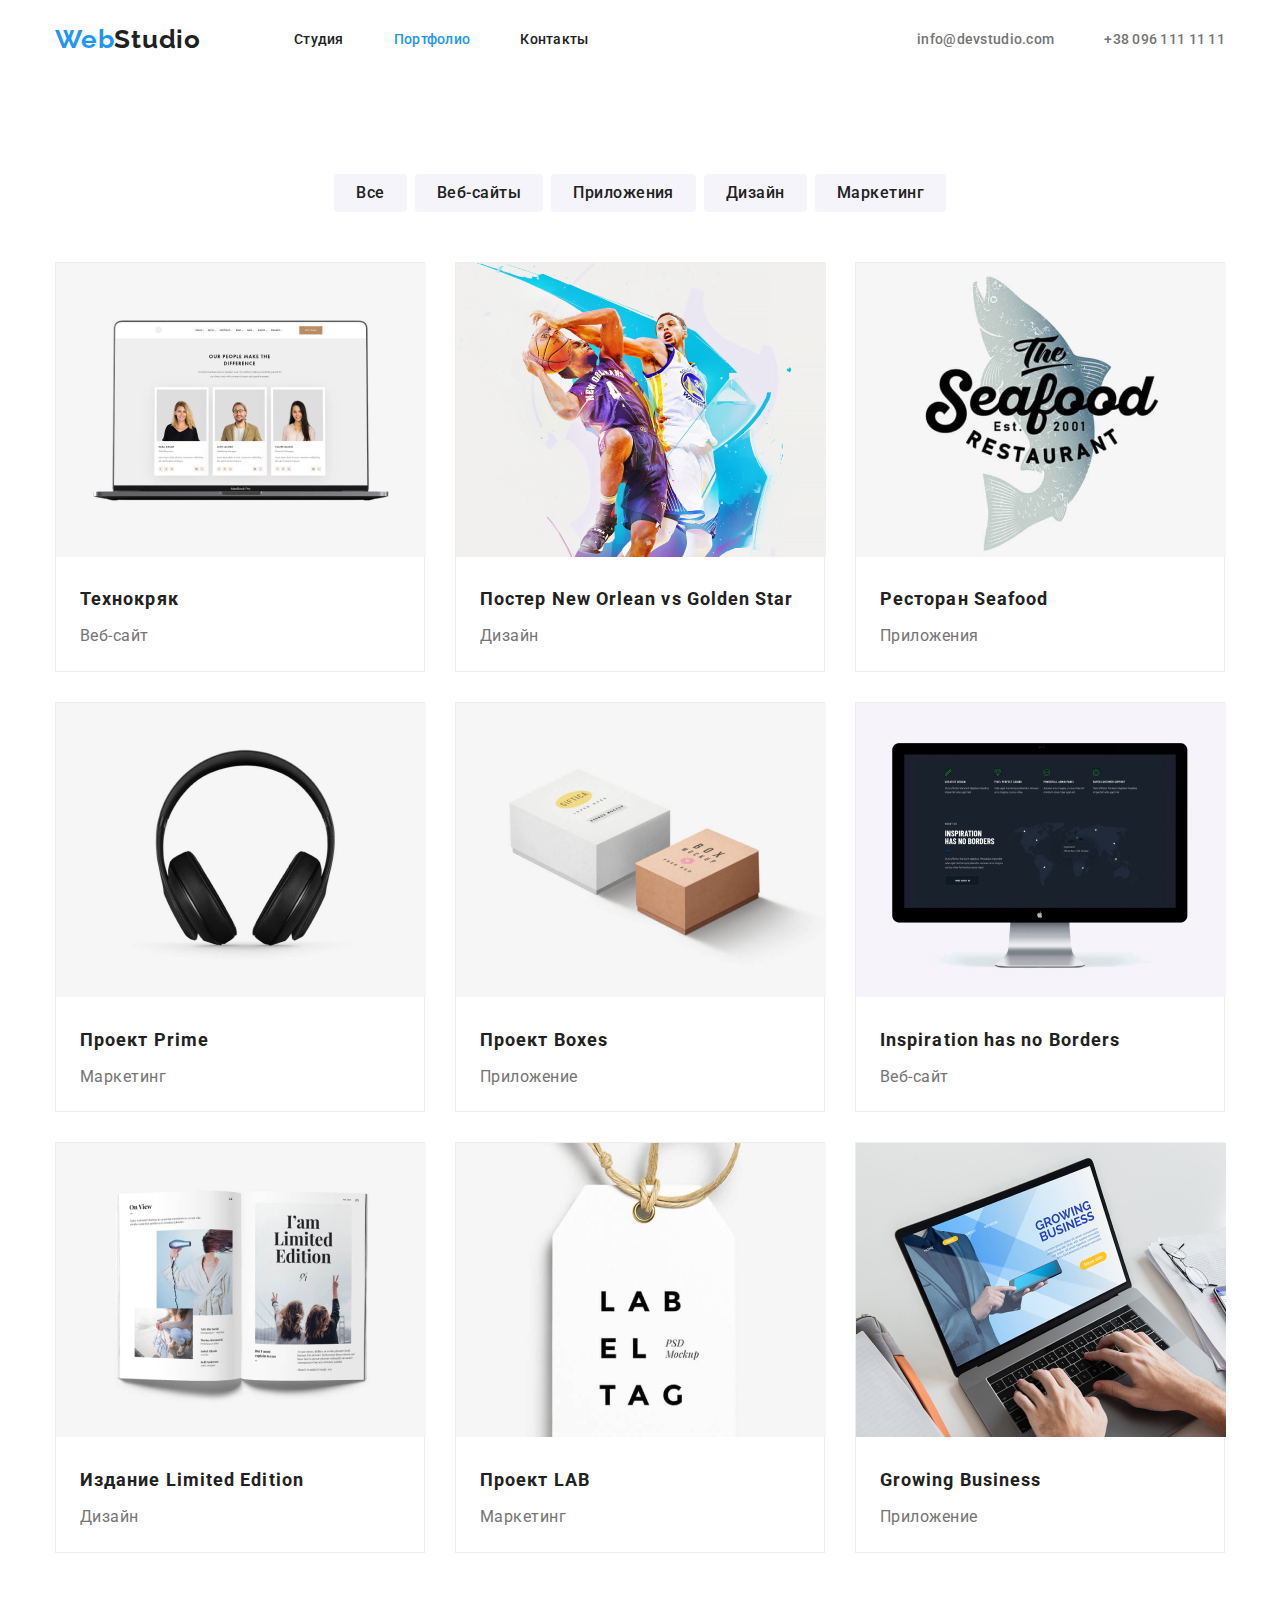
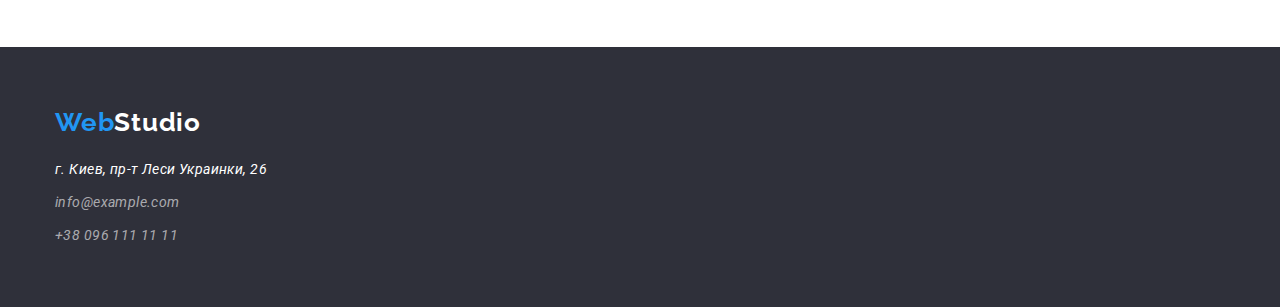
==== portfolio.html @ bb8c2070 "added files hw3" ====
<!DOCTYPE html>
<html lang="en">
  <head>
    <meta charset="UTF-8" />
    <meta name="viewport" content="width=device-width, initial-scale=1.0" />
    <link
      href="https://fonts.googleapis.com/css2?family=Raleway:wght@700&family=Roboto:wght@400;500;700;900&display=swap"
      rel="stylesheet"
    />
    <link
      rel="stylesheet"
      href="https://cdnjs.cloudflare.com/ajax/libs/modern-normalize/0.7.0/modern-normalize.min.css"
    />
    <link rel="stylesheet" href="./css/styles.css" />
    <title>Портфолио</title>
  </head>
  <body>
    <header class="header">
      <div class="container">
        <nav class="nav">
          <a href="./index.html" class="logo"
            ><span class="logo-web">Web</span>Studio</a
          >
          <ul class="site-nav list">
            <li class="item">
              <a href="./index.html" class="link">Студия</a>
            </li>
            <li class="item">
              <a href="./portfolio.html" class="link current">Портфолио</a>
            </li>
            <li class="item"><a href="#" class="link">Контакты</a></li>
          </ul>
        </nav>
        <ul class="adress-nav list">
          <li class="item">
            <a href="mailto:info@devstudio.com" class="link">
              info@devstudio.com</a
            >
          </li>

          <li class="item">
            <a href="tel:+380961111111" class="link"> +38 096 111 11 11</a>
          </li>
        </ul>
      </div>
    </header>
    <main>
      <section class="our-portfolio section-paddings">
        <div class="container">
          <!-- <h1>Наши проекты</h1> -->
          <ul class="our-projects-nav list">
            <li class="item"><a href="#" class="link">Все</a></li>
            <li class="item"><a href="#" class="link">Веб-сайты</a></li>
            <li class="item"><a href="#" class="link">Приложения</a></li>
            <li class="item"><a href="#" class="link">Дизайн</a></li>
            <li class="item"><a href="#" class="link">Маркетинг</a></li>
          </ul>
          <ul class="our-projects-list list">
            <li class="item">
              <a href="" class="link">
                <img src="./images/technockrack.jpg" alt="Технокряк" />
                <h3 class="title">Технокряк</h3>
                <p class="text">Веб-сайт</p>
              </a>
            </li>
            <li class="item">
              <a href="" class="link">
                <img
                  src="./images/poster-new-orlean-vs-golden-star.jpg"
                  alt="Постер New Orlean vs Golden Star"
                />
                <h3 class="title">Постер New Orlean vs Golden Star</h3>
                <p class="text">Дизайн</p>
              </a>
            </li>
            <li class="item">
              <a href="" class="link">
                <img
                  src="./images/restraunt-seafood.jpg"
                  alt="Ресторан Seafood"
                />
                <h3 class="title">Ресторан Seafood</h3>
                <p class="text">Приложения</p>
              </a>
            </li>
            <li class="item">
              <a href="" class="link">
                <img
                  src="./images/project-prime.jpg"
                  alt="Проект Prime"
                  width="370"
                />
                <h3 class="title">Проект Prime</h3>
                <p class="text">Маркетинг</p>
              </a>
            </li>
            <li class="item">
              <a href="" class="link">
                <img
                  src="./images/project-boxes.jpg"
                  alt="Проект Boxes"
                  width="370"
                />
                <h3 class="title">Проект Boxes</h3>
                <p class="text">Приложение</p>
              </a>
            </li>
            <li class="item">
              <a href="" class="link">
                <img
                  src="./images/inspiration-has-no-boders.jpg"
                  alt="Inspiration has no Borders"
                  width="370"
                />
                <h3 class="title">Inspiration has no Borders</h3>
                <p class="text">Веб-сайт</p>
              </a>
            </li>
            <li class="item">
              <a href="" class="link">
                <img
                  src="./images/limited-edition.jpg"
                  alt="Издание Limited Edition"
                  width="370"
                />
                <h3 class="title">Издание Limited Edition</h3>
                <p class="text">Дизайн</p>
              </a>
            </li>
            <li class="item">
              <a href="" class="link">
                <img
                  src="./images/project-lab.jpg"
                  alt="Проект LAB"
                  width="370"
                />
                <h3 class="title">Проект LAB</h3>
                <p class="text">Маркетинг</p>
              </a>
            </li>
            <li class="item">
              <a href="" class="link">
                <img
                  src="./images/growing-business.jpg"
                  alt="Growing Business"
                  width="370"
                />
                <h3 class="title">Growing Business</h3>
                <p class="text">Приложение</p>
              </a>
            </li>
          </ul>
        </div>
      </section>
    </main>
    <footer class="footer">
      <div class="container">
        <a href="./index.html" class="logo"
          ><span class="logo-web">Web</span>Studio</a
        >
        <address>
          <ul class="footer-adress-nav list">
            <li class="item">г. Киев, пр-т Леси Украинки, 26</li>
            <li class="item">
              <a href="mailto:info@devstudio.com" class="link">
                info@example.com</a
              >
            </li>
            <li class="item">
              <a href="tel:+380961111111" class="link"> +38 096 111 11 11</a>
            </li>
          </ul>
        </address>
      </div>
    </footer>
  </body>
</html>
---- css/styles.css ----
/* main text color #757575 */
/* secondary text color #212121 */
/* emphasis color #2196F3 */
/* white #FFFFFF */
/* hero background color #2F303A */
/* third text color rgba(255, 255, 255, 0.6); */
/* crew background color #F5F4FA */

:root {
  --main-text-color: #757575;
  --secondary-text-color: #212121;
  --emphasis-color: #2196f3;
  --page-background-color: #ffffff;
  --hero-title-color: #ffffff;
  --hero-background-color: #2f303a;
  --adress-links-text-color: rgba(255, 255, 255, 0.6);
  --crew-background-color: #f5f4fa;
}

/* Page general styles */
html {
  box-sizing: border-box;
}
*,
*::before,
*::after {
  box-sizing: inherit;
}

body {
  color: var(--main-text-color);
  background-color: var(--page-background-color);
  font-family: 'Roboto', sans-serif;
  font-style: normal;
}
.link {
  text-decoration: none;
}
.list {
  list-style: none;
  padding: 0;
  margin: 0;
}
.title {
  color: var(--secondary-text-color);
  margin: 0;
}
.text {
  margin: 0;
}
.section-title {
  margin-top: 0;
  margin-bottom: 50px;
  color: var(--secondary-text-color);
  font-weight: 700;
  font-size: 36px;
  line-height: 1.17;
  text-align: center;
  letter-spacing: 0.03em;
}
.container {
  width: 1200px;
  padding-left: 15px;
  padding-right: 15px;
  margin-right: auto;
  margin-left: auto;
}

/* Header Styles */

.header .container,
.nav {
  display: flex;
  align-items: center;
}
.logo {
  margin-right: 93px;

  color: var(--secondary-text-color);
  text-decoration: none;
  font-family: 'Raleway', sans-serif;
  font-weight: 700;
  font-size: 26px;
  line-height: 1.2;
  letter-spacing: 0.03em;
}
.logo-web {
  color: var(--emphasis-color);
}
.header .link {
  display: inline-block;
  font-weight: 500;
  font-size: 14px;
  line-height: 1.14;
  letter-spacing: 0.02em;
  padding-top: 32px;
  padding-bottom: 32px;
}
.site-nav {
  display: flex;
}
.site-nav .item + .item {
  margin-left: 50px;
}
.site-nav .link {
  color: var(--secondary-text-color);
}
.site-nav .link:hover,
.site-nav .link:focus {
  color: var(--emphasis-color);
}
.site-nav .link.current {
  color: var(--emphasis-color);
}
.adress-nav {
  display: flex;
  margin-left: auto;
}
.adress-nav .item + .item {
  margin-left: 50px;
}
.adress-nav .link {
  color: var(--main-text-color);
}
.adress-nav .link:hover,
.adress-nav .link:focus {
  color: var(--emphasis-color);
}

/* Hero section styles */
.hero {
  padding-top: 200px;
  padding-bottom: 200px;
  background-color: var(--hero-background-color);
  text-align: center;
}
.hero-title {
  margin-top: 0;
  margin-bottom: 30px;

  color: var(--hero-title-color);
  font-weight: 900;
  font-size: 44px;
  line-height: 1.36;
  letter-spacing: 0.06em;
  text-transform: uppercase;
}
.hero .link {
  display: inline-block;
  min-width: 200px;
  padding: 10px 32px;
  /* padding-top: 10px;
  padding-right: 32px; */
  border-radius: 4px;
  background-color: var(--emphasis-color);

  color: var(--hero-title-color);
  font-weight: 700;
  font-size: 16px;
  line-height: 1.87;
  align-items: center;
  letter-spacing: 0.06em;
}
.hero .link:hover,
.hero .link:focus {
  color: var(--emphasis-color);
  background-color: var(--page-background-color);
}

/* Features section styles */
.section-paddings {
  padding-top: 94px;
  padding-bottom: 94px;
}

.features-list {
  display: flex;
  justify-content: center;
  /* background-color: teal; */
}
.features-list .item {
  width: 270px;
}
.features-list .item + .item {
  margin-left: 30px;
}
.features .title {
  font-weight: 700;
  font-size: 14px;
  line-height: 1.14;
  letter-spacing: 0.03em;
  text-transform: uppercase;
  margin-bottom: 10px;
}
.features .text {
  font-weight: 400;
  font-size: 14px;
  line-height: 1.7;
  letter-spacing: 0.03em;
}

/* What we do section styles*/
.what-we-do {
  padding-top: 0;
}
.what-we-do-list {
  display: flex;
  justify-content: center;
}
.what-we-do-list .item + .item {
  margin-left: 30px;
}

/* Our crew section styles */
.our-crew {
  background-color: var(--crew-background-color);

  font-size: 16px;
  line-height: 1.19;
  text-align: center;
  letter-spacing: 0.03em;
}
.our-crew .title {
  font-weight: 500;
  margin-top: 30px;
  margin-bottom: 10px;
}
.our-crew-members {
  display: flex;
  justify-content: center;
}
.our-crew-members .item {
  background-color: #fff;
  border-radius: 0px 0px 4px 4px;
  box-shadow: 0px 1px 3px rgba(0, 0, 0, 0.12), 0px 1px 1px rgba(0, 0, 0, 0.14),
    0px 2px 1px rgba(0, 0, 0, 0.2);
}
.our-crew-members .item + .item {
  margin-left: 30px;
}
.our-crew .text {
  margin-bottom: 30px;
}

/* Footer Styles */
.footer {
  background-color: var(--hero-background-color);
  padding-top: 60px;
  padding-bottom: 60px;
}
.footer .logo {
  display: inline-block;
  color: white;
  margin-right: 0;
  margin-bottom: 20px;
}
.footer-adress-nav {
  color: white;
  font-weight: 400;
  font-size: 14px;
  line-height: 1.7;
  letter-spacing: 0.03em;
}
.footer-adress-nav .link {
  color: var(--adress-links-text-color);
}
.footer-adress-nav .link:hover,
.footer-adress-nav .link:focus {
  color: var(--emphasis-color);
}
.footer-adress-nav .item:not(:last-child) {
  margin-bottom: 9px;
}

/* Portfolio.html personal styles */
.our-projects-nav {
  display: flex;
  margin-bottom: 50px;
  justify-content: center;
}
.our-projects-nav .item + .item {
  margin-left: 8px;
}
.our-projects-nav .link {
  display: inline-block;
  min-width: 73px;
  padding: 6px 22px;
  background-color: #f5f4fa;
  border-radius: 4px;

  color: var(--secondary-text-color);
  font-weight: 500;
  font-size: 16px;
  line-height: 1.62;
  text-align: center;
  letter-spacing: 0.03em;
}
.our-projects-nav .link:hover,
.our-projects-nav .link:focus {
  background-color: var(--emphasis-color);
  box-shadow: 0px 3px 1px rgba(0, 0, 0, 0.1), 0px 1px 2px rgba(0, 0, 0, 0.08),
    0px 2px 2px rgba(0, 0, 0, 0.12);
  color: #ffffff;
}
.our-projects-list {
  display: flex;
  flex-wrap: wrap;
}
.our-projects-list .item {
  /* box-sizing: border-box; */
  /* width: calc((100% - 60px) / 3); */
  width: 370px;
  background: #ffffff;
  border: 1px solid #eeeeee;
}
.our-projects-list .item:not(:nth-child(3n)) {
  margin-right: 30px;
}
.our-projects-list .item:not(:nth-last-child(-n + 3)) {
  margin-bottom: 30px;
}
.our-projects-list .title {
  margin-top: 20px;
  margin-bottom: 4px;
  margin-left: 24px;
  font-weight: 700;
  font-size: 18px;
  line-height: 2;
  letter-spacing: 0.06em;
}
.our-projects-list .text {
  margin-left: 24px;
  color: var(--main-text-color);
  font-weight: 400;
  font-size: 16px;
  line-height: 1.87;
  letter-spacing: 0.03em;
  margin-bottom: 20px;
}
.our-projects-list .link:hover,
.our-projects-list .link:focus {
  color: var(--emphasis-color);
}
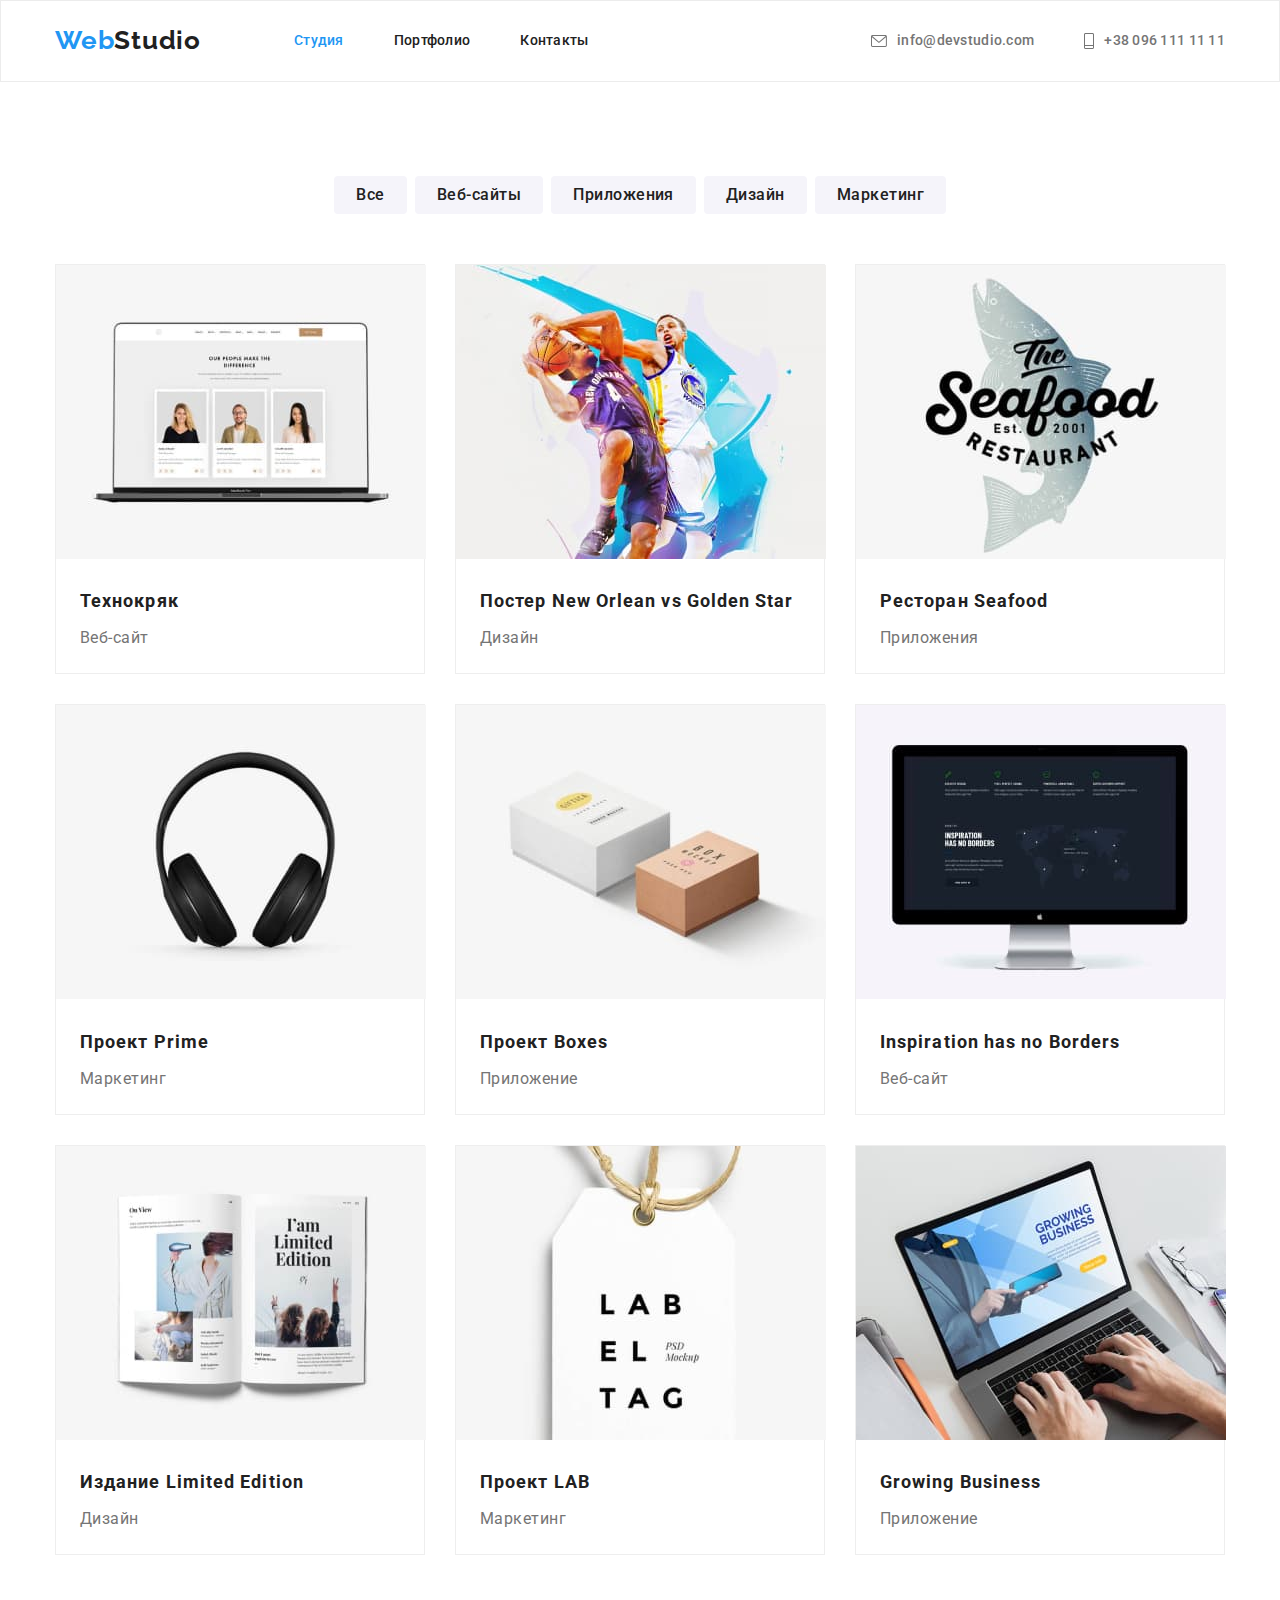
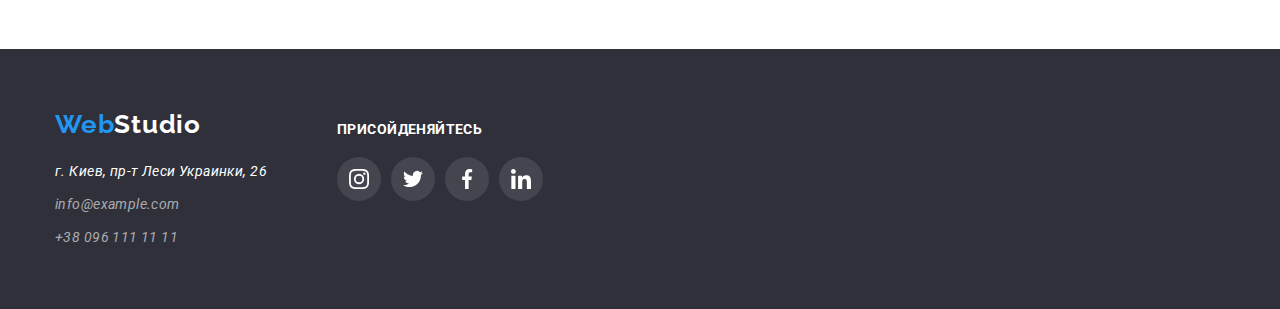
==== commit 38519b4e: "added footer,header icons" ====
--- a/portfolio.html
+++ b/portfolio.html
@@ -23,10 +23,10 @@
           >
           <ul class="site-nav list">
             <li class="item">
-              <a href="./index.html" class="link">Студия</a>
-            </li>
-            <li class="item">
-              <a href="./portfolio.html" class="link current">Портфолио</a>
+              <a href="./index.html" class="link current">Студия</a>
+            </li>
+            <li class="item">
+              <a href="./portfolio.html" class="link">Портфолио</a>
             </li>
             <li class="item"><a href="#" class="link">Контакты</a></li>
           </ul>
@@ -34,12 +34,20 @@
         <ul class="adress-nav list">
           <li class="item">
             <a href="mailto:info@devstudio.com" class="link">
+              <svg class="contacts-icon" width="16" height="12">
+                <use href="./images/symbol-defs.svg#icon-envelope"></use>
+              </svg>
               info@devstudio.com</a
             >
           </li>
 
           <li class="item">
-            <a href="tel:+380961111111" class="link"> +38 096 111 11 11</a>
+            <a href="tel:+380961111111" class="link">
+              <svg class="contacts-icon" width="10" height="16">
+                <use href="./images/symbol-defs.svg#icon-phone"></use>
+              </svg>
+              +38 096 111 11 11</a
+            >
           </li>
         </ul>
       </div>
@@ -155,22 +163,85 @@
     </main>
     <footer class="footer">
       <div class="container">
-        <a href="./index.html" class="logo"
-          ><span class="logo-web">Web</span>Studio</a
-        >
-        <address>
-          <ul class="footer-adress-nav list">
-            <li class="item">г. Киев, пр-т Леси Украинки, 26</li>
-            <li class="item">
-              <a href="mailto:info@devstudio.com" class="link">
-                info@example.com</a
-              >
-            </li>
-            <li class="item">
-              <a href="tel:+380961111111" class="link"> +38 096 111 11 11</a>
-            </li>
-          </ul>
-        </address>
+        <div class="footer-flexbox">
+          <section class="footer-logo-adress">
+            <a href="./index.html" class="logo"
+              ><span class="logo-web">Web</span>Studio</a
+            >
+            <address>
+              <ul class="footer-adress-nav list">
+                <li class="item">г. Киев, пр-т Леси Украинки, 26</li>
+                <li class="item">
+                  <a href="mailto:info@devstudio.com" class="link">
+                    info@example.com</a
+                  >
+                </li>
+                <li class="item">
+                  <a href="tel:+380961111111" class="link">
+                    +38 096 111 11 11</a
+                  >
+                </li>
+              </ul>
+            </address>
+          </section>
+          <section class="join-us">
+            <p class="text">Присойденяйтесь</p>
+            <ul class="social-links-list list">
+              <li class="social-item">
+                <a
+                  class="link"
+                  href="https://www.instagram.com/"
+                  target="_blank"
+                  rel="noopener noreferrer"
+                  aria-label="ссылка Инстаграм"
+                >
+                  <svg class="social-icon" width="20" height="20">
+                    <use href="./images/symbol-defs.svg#icon-instagram"></use>
+                  </svg>
+                </a>
+              </li>
+              <li class="social-item">
+                <a
+                  class="link"
+                  href="https://www.twitter.com/"
+                  target="_blank"
+                  rel="noopener noreferrer"
+                  aria-label="ссылка Твиттер"
+                >
+                  <svg class="social-icon" width="20" height="20">
+                    <use href="./images/symbol-defs.svg#icon-twitter"></use>
+                  </svg>
+                </a>
+              </li>
+              <li class="social-item">
+                <a
+                  class="link"
+                  href="https://www.facebook.com/"
+                  target="_blank"
+                  rel="noopener noreferrer"
+                  aria-label="ссылка Фейсбук"
+                >
+                  <svg class="social-icon" width="20" height="20">
+                    <use href="./images/symbol-defs.svg#icon-facebook"></use>
+                  </svg>
+                </a>
+              </li>
+              <li class="social-item">
+                <a
+                  class="link"
+                  href="https://www.linkedin.com/"
+                  target="_blank"
+                  rel="noopener noreferrer"
+                  aria-label="ссылка Линкедин"
+                >
+                  <svg class="social-icon" width="20" height="20">
+                    <use href="./images/symbol-defs.svg#icon-linkedin"></use>
+                  </svg>
+                </a>
+              </li>
+            </ul>
+          </section>
+        </div>
       </div>
     </footer>
   </body>
--- a/css/styles.css
+++ b/css/styles.css
@@ -12,9 +12,12 @@
   --emphasis-color: #2196f3;
   --page-background-color: #ffffff;
   --hero-title-color: #ffffff;
-  --hero-background-color: #2f303a;
+  --hero-background-color: #c4c4c4;
+  --footer-background-color: #2f303a;
   --adress-links-text-color: rgba(255, 255, 255, 0.6);
   --crew-background-color: #f5f4fa;
+  --icons-gray: #afb1b8;
+  --footer-icons-background: rgba(255, 255, 255, 0.1);
 }
 
 /* Page general styles */
@@ -120,18 +123,38 @@
   margin-left: 50px;
 }
 .adress-nav .link {
+  display: flex;
+  justify-content: center;
+  align-items: center;
   color: var(--main-text-color);
 }
 .adress-nav .link:hover,
 .adress-nav .link:focus {
   color: var(--emphasis-color);
 }
-
+.adress-nav .link .contacts-icon {
+  margin-right: 10px;
+  --color2: currentColor;
+  --color5: currentColor;
+}
 /* Hero section styles */
 .hero {
+  width: 1600px;
+  height: 600px;
+  margin-left: auto;
+  margin-right: auto;
   padding-top: 200px;
   padding-bottom: 200px;
+  background-image: linear-gradient(
+      to right,
+      rgba(47, 48, 58, 0.4),
+      rgba(47, 48, 58, 0.4)
+    ),
+    url(../images/hero-background-image.jpg);
   background-color: var(--hero-background-color);
+  background-repeat: no-repeat;
+  background-position: center;
+  background-size: cover;
   text-align: center;
 }
 .hero-title {
@@ -239,12 +262,72 @@
   margin-left: 30px;
 }
 .our-crew .text {
+  margin-bottom: 16px;
+}
+.social-links-list {
+  display: flex;
+  justify-content: center;
+  align-items: center;
   margin-bottom: 30px;
+}
+.social-links-list .link {
+  display: flex;
+  justify-content: center;
+  align-items: center;
+  width: 44px;
+  height: 44px;
+  /* background-color: #fff; */
+  border-radius: 50%;
+
+  color: var(--icons-gray);
+}
+.social-links-list .social-item + .social-item {
+  margin-left: 10px;
+}
+.social-links-list .link:hover,
+.social-links-list .link:focus {
+  background-color: var(--emphasis-color);
+  color: white;
+}
+.social-links-list .link .social-icon {
+  --color4: currentColor;
+  --color3: currentColor;
+}
+
+/* regular-clients section styles */
+.regular-clients-list {
+  display: flex;
+  justify-content: center;
+  align-items: center;
+}
+.regular-clients-list .link {
+  display: flex;
+  justify-content: center;
+  align-items: center;
+  width: 170px;
+  height: 90px;
+  border: 1px solid #afb1b8;
+  color: var(--icons-gray);
+  border-radius: 4px;
+}
+.regular-clients-list .item + .item {
+  margin-left: 30px;
+}
+.regular-clients-list .link .company-logo {
+  /* --color3: var(--icons-gray);
+  --color2: var(--icons-gray); */
+  --color2: currentColor;
+  --color3: currentColor;
+}
+.regular-clients-list .link:focus,
+.regular-clients-list .link:hover {
+  border: 1px solid var(--emphasis-color);
+  color: var(--emphasis-color);
 }
 
 /* Footer Styles */
 .footer {
-  background-color: var(--hero-background-color);
+  background-color: var(--footer-background-color);
   padding-top: 60px;
   padding-bottom: 60px;
 }
@@ -271,8 +354,37 @@
 .footer-adress-nav .item:not(:last-child) {
   margin-bottom: 9px;
 }
-
+.footer-flexbox {
+  display: flex;
+}
+.join-us {
+  margin-left: 70px;
+}
+.join-us .text {
+  margin-top: 12px;
+  margin-bottom: 20px;
+  font-family: Roboto;
+  font-style: normal;
+  font-weight: bold;
+  font-size: 14px;
+  line-height: 16px;
+  letter-spacing: 0.03em;
+  text-transform: uppercase;
+  color: #fff;
+}
+.join-us .social-links-list .link {
+  background-color: var(--footer-icons-background);
+  color: #fff;
+}
+.join-us .social-links-list .link:hover,
+.join-us .social-links-list .link:focus {
+  background-color: var(--emphasis-color);
+  color: #fff;
+}
 /* Portfolio.html personal styles */
+.header {
+  border: 1px solid #ececec;
+}
 .our-projects-nav {
   display: flex;
   margin-bottom: 50px;
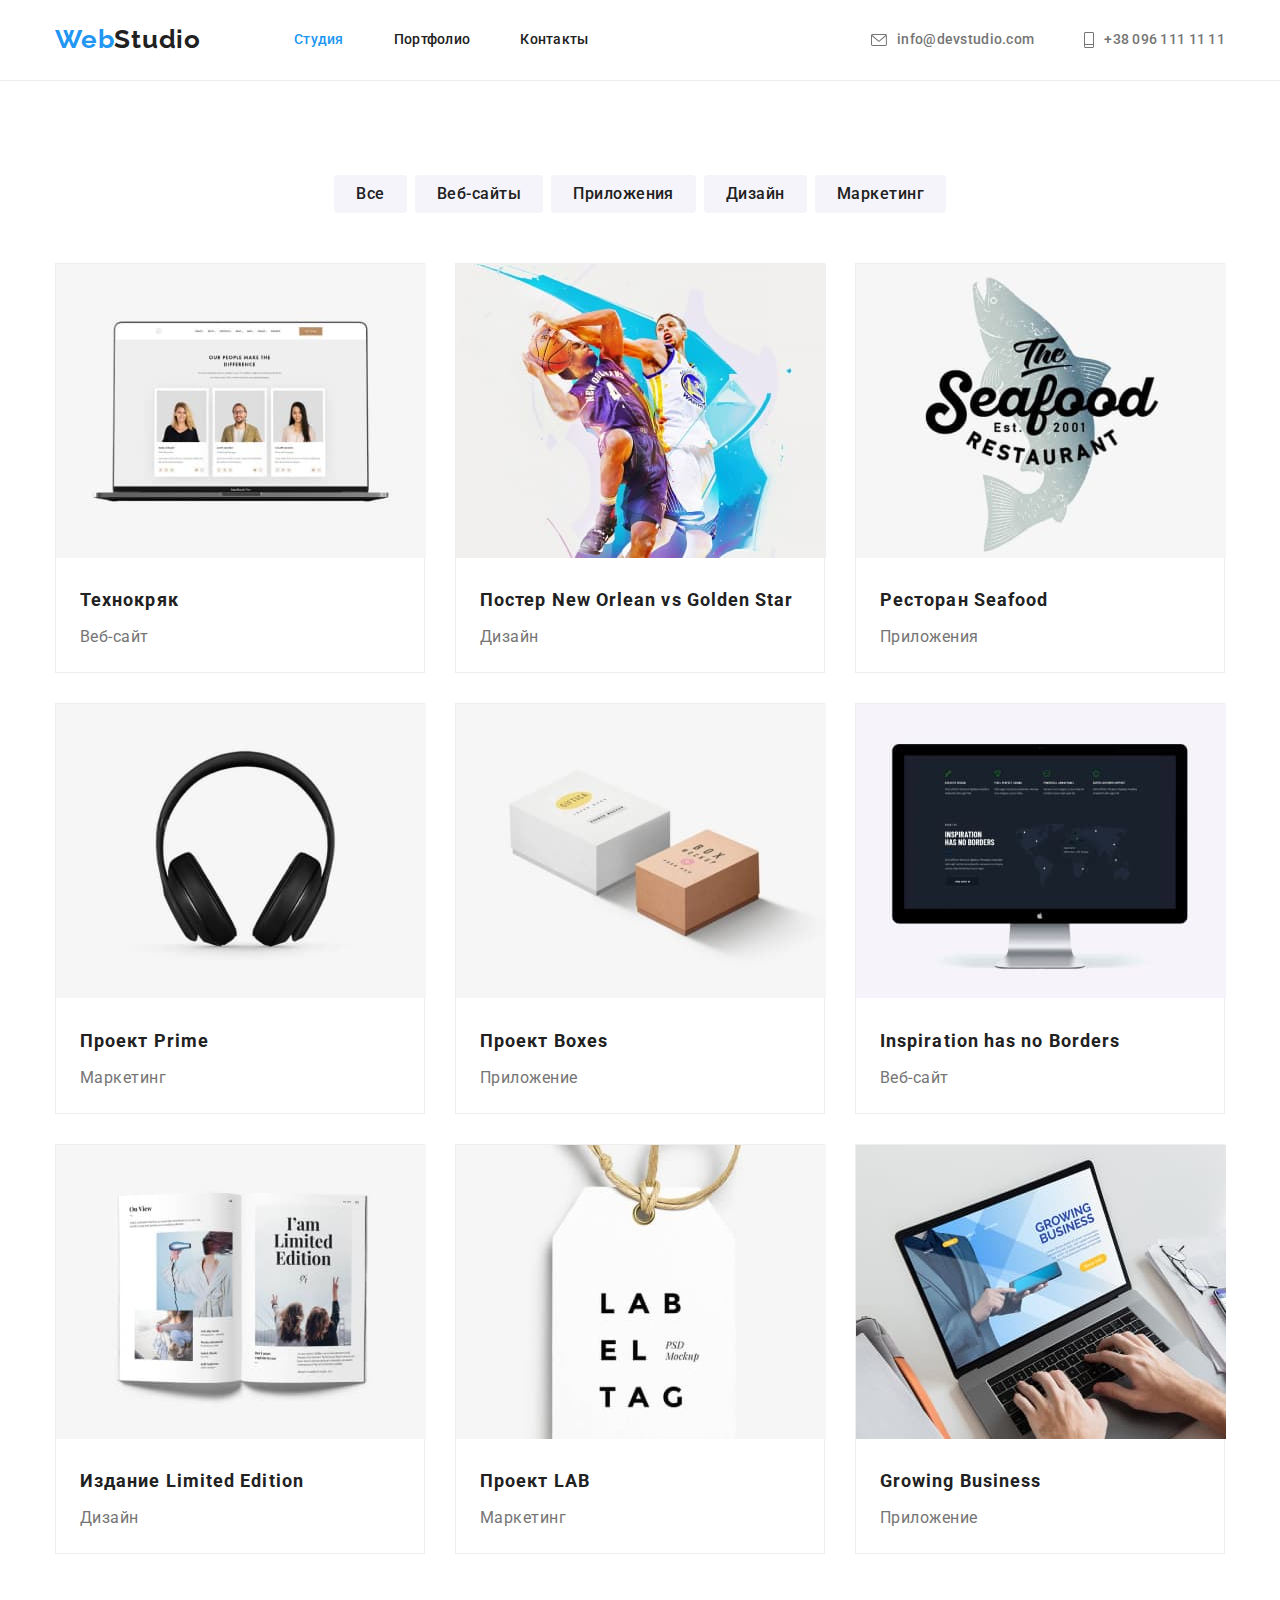
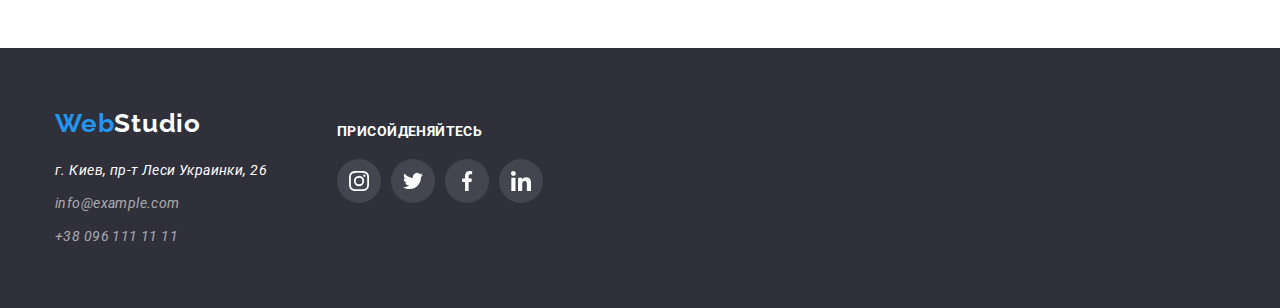
==== commit 227a788a: "fixed footer, text-contain our-projects-list, header border" ====
--- a/portfolio.html
+++ b/portfolio.html
@@ -67,8 +67,10 @@
             <li class="item">
               <a href="" class="link">
                 <img src="./images/technockrack.jpg" alt="Технокряк" />
-                <h3 class="title">Технокряк</h3>
-                <p class="text">Веб-сайт</p>
+                <div class="text-contain">
+                  <h3 class="title">Технокряк</h3>
+                  <p class="text">Веб-сайт</p>
+                </div>
               </a>
             </li>
             <li class="item">
@@ -77,8 +79,10 @@
                   src="./images/poster-new-orlean-vs-golden-star.jpg"
                   alt="Постер New Orlean vs Golden Star"
                 />
-                <h3 class="title">Постер New Orlean vs Golden Star</h3>
-                <p class="text">Дизайн</p>
+                <div class="text-contain">
+                  <h3 class="title">Постер New Orlean vs Golden Star</h3>
+                  <p class="text">Дизайн</p>
+                </div>
               </a>
             </li>
             <li class="item">
@@ -87,8 +91,10 @@
                   src="./images/restraunt-seafood.jpg"
                   alt="Ресторан Seafood"
                 />
-                <h3 class="title">Ресторан Seafood</h3>
-                <p class="text">Приложения</p>
+                <div class="text-contain">
+                  <h3 class="title">Ресторан Seafood</h3>
+                  <p class="text">Приложения</p>
+                </div>
               </a>
             </li>
             <li class="item">
@@ -98,8 +104,10 @@
                   alt="Проект Prime"
                   width="370"
                 />
-                <h3 class="title">Проект Prime</h3>
-                <p class="text">Маркетинг</p>
+                <div class="text-contain">
+                  <h3 class="title">Проект Prime</h3>
+                  <p class="text">Маркетинг</p>
+                </div>
               </a>
             </li>
             <li class="item">
@@ -109,8 +117,10 @@
                   alt="Проект Boxes"
                   width="370"
                 />
-                <h3 class="title">Проект Boxes</h3>
-                <p class="text">Приложение</p>
+                <div class="text-contain">
+                  <h3 class="title">Проект Boxes</h3>
+                  <p class="text">Приложение</p>
+                </div>
               </a>
             </li>
             <li class="item">
@@ -120,8 +130,10 @@
                   alt="Inspiration has no Borders"
                   width="370"
                 />
-                <h3 class="title">Inspiration has no Borders</h3>
-                <p class="text">Веб-сайт</p>
+                <div class="text-contain">
+                  <h3 class="title">Inspiration has no Borders</h3>
+                  <p class="text">Веб-сайт</p>
+                </div>
               </a>
             </li>
             <li class="item">
@@ -131,8 +143,10 @@
                   alt="Издание Limited Edition"
                   width="370"
                 />
-                <h3 class="title">Издание Limited Edition</h3>
-                <p class="text">Дизайн</p>
+                <div class="text-contain">
+                  <h3 class="title">Издание Limited Edition</h3>
+                  <p class="text">Дизайн</p>
+                </div>
               </a>
             </li>
             <li class="item">
@@ -142,8 +156,10 @@
                   alt="Проект LAB"
                   width="370"
                 />
-                <h3 class="title">Проект LAB</h3>
-                <p class="text">Маркетинг</p>
+                <div class="text-contain">
+                  <h3 class="title">Проект LAB</h3>
+                  <p class="text">Маркетинг</p>
+                </div>
               </a>
             </li>
             <li class="item">
@@ -153,8 +169,10 @@
                   alt="Growing Business"
                   width="370"
                 />
-                <h3 class="title">Growing Business</h3>
-                <p class="text">Приложение</p>
+                <div class="text-contain">
+                  <h3 class="title">Growing Business</h3>
+                  <p class="text">Приложение</p>
+                </div>
               </a>
             </li>
           </ul>
@@ -164,7 +182,7 @@
     <footer class="footer">
       <div class="container">
         <div class="footer-flexbox">
-          <section class="footer-logo-adress">
+          <div class="footer-logo-adress">
             <a href="./index.html" class="logo"
               ><span class="logo-web">Web</span>Studio</a
             >
@@ -183,8 +201,8 @@
                 </li>
               </ul>
             </address>
-          </section>
-          <section class="join-us">
+          </div>
+          <div class="join-us">
             <p class="text">Присойденяйтесь</p>
             <ul class="social-links-list list">
               <li class="social-item">
@@ -240,7 +258,7 @@
                 </a>
               </li>
             </ul>
-          </section>
+          </div>
         </div>
       </div>
     </footer>
--- a/css/styles.css
+++ b/css/styles.css
@@ -70,7 +70,9 @@
 }
 
 /* Header Styles */
-
+.header {
+  border-bottom: 1px solid #ececec;
+}
 .header .container,
 .nav {
   display: flex;
@@ -139,19 +141,23 @@
 }
 /* Hero section styles */
 .hero {
-  width: 1600px;
+  display: flex;
+  flex-direction: column;
+  justify-content: center;
+  align-items: center;
+  max-width: 1600px;
   height: 600px;
   margin-left: auto;
   margin-right: auto;
   padding-top: 200px;
   padding-bottom: 200px;
+  background-color: var(--hero-background-color);
   background-image: linear-gradient(
       to right,
       rgba(47, 48, 58, 0.4),
       rgba(47, 48, 58, 0.4)
     ),
     url(../images/hero-background-image.jpg);
-  background-color: var(--hero-background-color);
   background-repeat: no-repeat;
   background-position: center;
   background-size: cover;
@@ -221,6 +227,16 @@
   line-height: 1.7;
   letter-spacing: 0.03em;
 }
+.features-icon-container {
+  display: flex;
+  justify-content: center;
+  align-items: center;
+  width: 270px;
+  height: 120px;
+  background-color: #f5f4fa;
+  border-radius: 4px;
+  margin-bottom: 30px;
+}
 
 /* What we do section styles*/
 .what-we-do {
@@ -356,12 +372,12 @@
 }
 .footer-flexbox {
   display: flex;
+  align-items: center;
 }
 .join-us {
   margin-left: 70px;
 }
 .join-us .text {
-  margin-top: 12px;
   margin-bottom: 20px;
   font-family: Roboto;
   font-style: normal;
@@ -382,9 +398,7 @@
   color: #fff;
 }
 /* Portfolio.html personal styles */
-.header {
-  border: 1px solid #ececec;
-}
+
 .our-projects-nav {
   display: flex;
   margin-bottom: 50px;
@@ -431,25 +445,29 @@
 .our-projects-list .item:not(:nth-last-child(-n + 3)) {
   margin-bottom: 30px;
 }
+.our-projects-list .text-contain {
+  /* padding-top: 20px;
+  padding-bottom: 20px;
+  padding-left: 24px;
+  padding-right: 24px; */
+  padding: 20px 24px;
+}
 .our-projects-list .title {
-  margin-top: 20px;
   margin-bottom: 4px;
-  margin-left: 24px;
   font-weight: 700;
   font-size: 18px;
   line-height: 2;
   letter-spacing: 0.06em;
 }
 .our-projects-list .text {
-  margin-left: 24px;
   color: var(--main-text-color);
   font-weight: 400;
   font-size: 16px;
   line-height: 1.87;
   letter-spacing: 0.03em;
-  margin-bottom: 20px;
-}
-.our-projects-list .link:hover,
-.our-projects-list .link:focus {
-  color: var(--emphasis-color);
-}
+}
+.our-projects-list .item:hover,
+.our-projects-list .item:focus {
+  box-shadow: 0px 1px 1px rgba(0, 0, 0, 0.12), 0px 4px 4px rgba(0, 0, 0, 0.06),
+    1px 4px 6px rgba(0, 0, 0, 0.16);
+}
